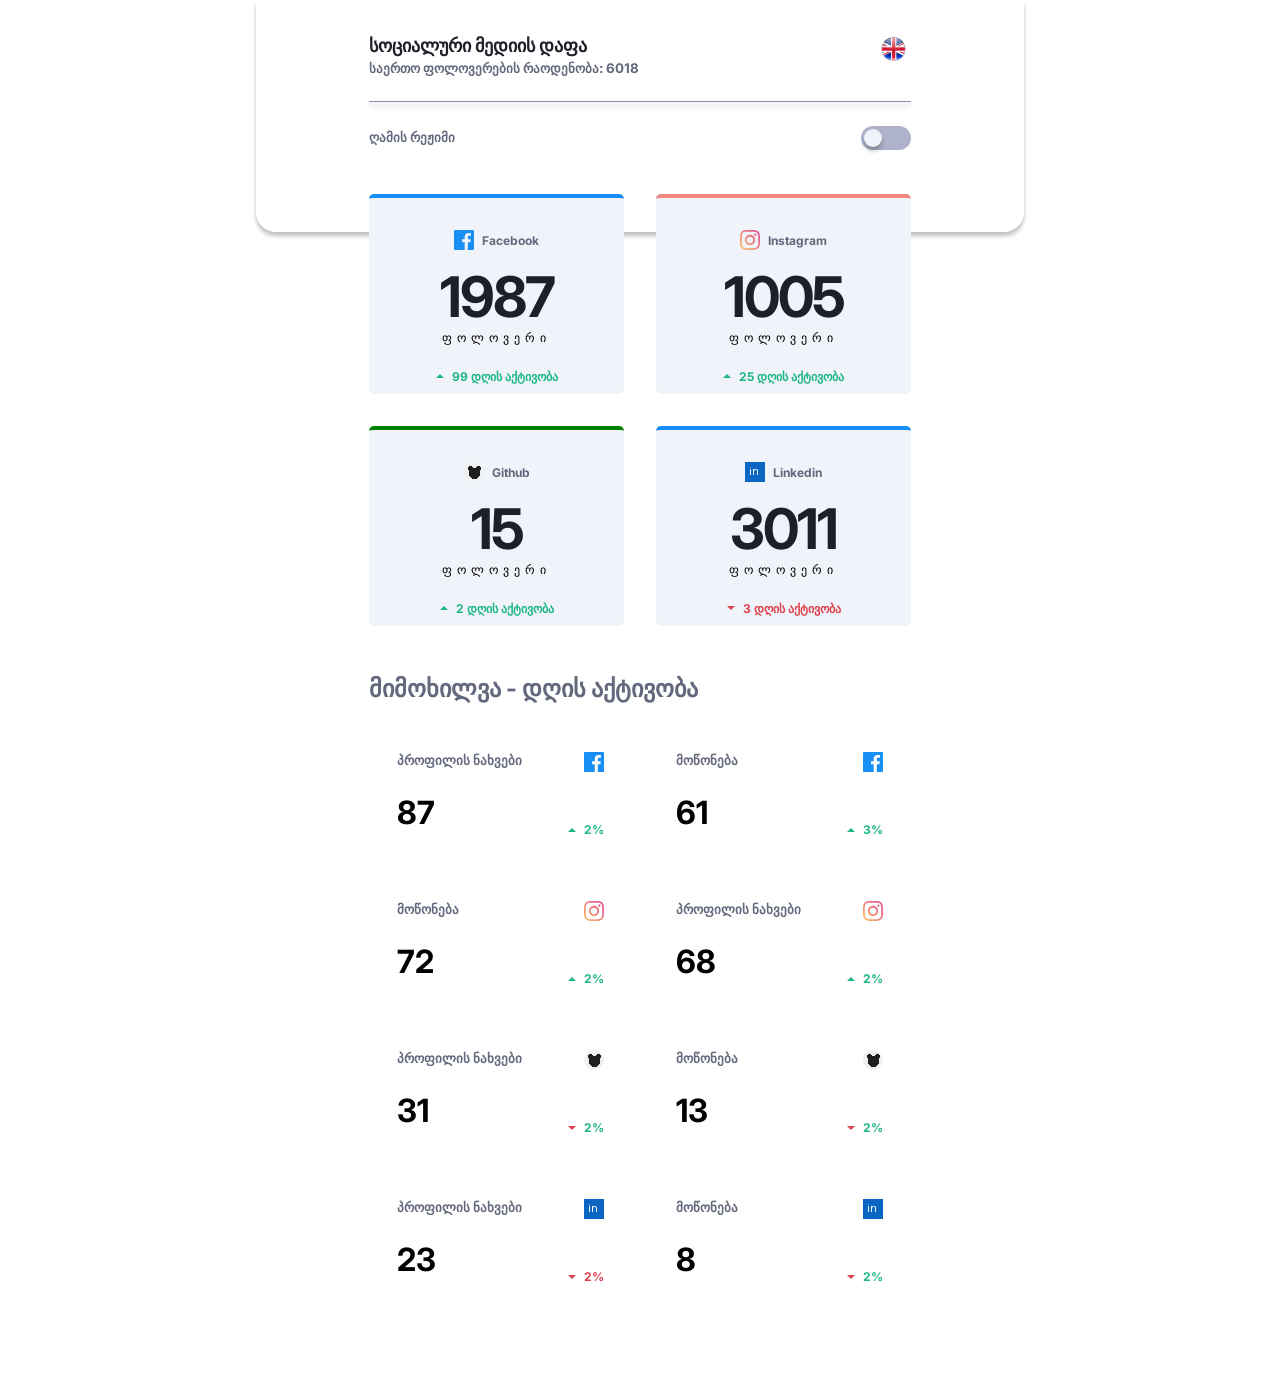
==== index-ka.html @ 3c98877b "check" ====
<!DOCTYPE html>
<html lang="en">

<head>
    <meta charset="UTF-8">
    <meta name="viewport" content="width=device-width, initial-scale=1.0">
    <meta name="author" content="Tengo Kajrishvili">
    <meta name="description" content="Portfolio Project, Frontend Mentor Challenge,Uploaded On Github,Hosted On Vercel">
    <meta name="keywords"
        content="Web Development, HTML, CSS, JavaScript,Portfolio, Frontend Mentor,Project tracking intro component">
    <meta name="robots" content="index, follow">
    <meta name="theme-color" content="#F7F9FF" media="(prefers-color-scheme: light)">
    <meta name="theme-color" content="#20222F" media="(prefers-color-scheme: dark)">
    <link rel="stylesheet" href="/css/mobile.css">
    <link rel="stylesheet" href="/css/tablet.css">
    <link rel="stylesheet" href="/css/desktop.css">
    <link rel="stylesheet" href="/css/ka.css">
    <link rel="icon" href="/assets/green arrow.svg">
    <title>Social media dashboard with theme switcher</title>
</head>

<body>
    <header id="header">
       
        <div class="header-box">
             <div class="lang">
        <a href="index.html" class="uk"><img src="./assets/uk.png" alt="Flag Of Georgia"></a>

        </div>
            <div class="header-txt">
                <h1 class="txt-dark">სოციალური მედიის დაფა</h1>
                <small>საერთო ფოლოვერების რაოდენობა: 6018</small>
            </div>
            <div class="line"></div>
            <div class="mode">
                <small class="small">ღამის რეჟიმი</small>
                <div class="switch" id="switch">
                    <button id="button"></button>
                </div>
            </div>
        </div>
    </header>
    <div class="cont">
        <main>
            <div class="follower-card card">
                <div class="follower-card-txt">
                    <a href="https://www.facebook.com/tengizi1233" target="_blank"><img src="./assets/Facebook.svg"
                            alt="Facebook Icon"><span>Facebook</span></a>
                    <div class="txt">
                        <h2 class="txt-dark">1987</h2>
                        <p>ფოლოვერი</p>
                    </div>
                    <div class="amount">
                        <img src="./assets/green arrow.svg" alt="Green arrow">
                        <h6>99 დღის აქტივობა</h6>
                    </div>
                </div>
            </div>
            <div class="follower-card instagram card">

                <div class="follower-card-txt">
                    <a href="https://www.instagram.com/tengo_xredman/" target="_blank"><img src="./assets/instagram.svg"
                            alt="Instagram Icon"><span>Instagram</span></a>
                    <div class="txt">
                        <h2 class="txt-dark">1005</h2>
                        <p>ფოლოვერი</p>
                    </div>
                    <div class="amount">
                        <img src="./assets/green arrow.svg" alt="Green arrow">
                        <h6>25 დღის აქტივობა</h6>
                    </div>
                </div>
            </div>
            <div class="follower-card github card">

                <div class="follower-card-txt">
                    <a href="https://github.com/tengogit" target="_blank"><img src="./assets/github.png" alt="Github Icon"><span>Github</span></a>
                    <div class="txt">
                        <h2 class="txt-dark">15</h2>
                        <p>ფოლოვერი</p>
                    </div>
                    <div class="amount">
                        <img src="./assets/green arrow.svg" alt="Green arrow">
                        <h6>2 დღის აქტივობა</h6>
                    </div>
                </div>
            </div>
            <div class="follower-card card ">

                <div class="follower-card-txt linkedin">
                    <a href="" target="_blank"><img src="./assets/linkedin.png"
                            alt="LinkedIn Icon"><span>Linkedin</span></a>
                    <div class="txt">
                        <h2 class="txt-dark">3011</h2>
                        <p>ფოლოვერი</p>
                    </div>
                    <div class="amount">
                        <img src="./assets/redarrow.svg" alt="Green arrow">
                        <h6> 3 დღის აქტივობა</h6>
                    </div>
                </div>
            </div>

        </main>
        <section>
            <h3>მიმოხილვა - დღის აქტივობა</h3>
            <article>
                <div class="likes-card card">
                    <div class="stats">
                        <small>პროფილის ნახვები</small>
                        <h4 class="txt-dark">87</h4>
                    </div>
                    <div class="icons">
                        <img src="/assets/Facebook.svg" alt="Facebook Icon">
                        <div class="amount">
                            <img src="/assets/green arrow.svg" alt="Green arrow">
                            <h6>2%</h6>
                        </div>




                    </div>
                </div>
                <div class="likes-card card">
                    <div class="stats">
                        <small>მოწონება</small>
                        <h4 class="txt-dark">61</h4>
                    </div>
                    <div class="icons">
                        <img src="/assets/Facebook.svg" alt="Facebook Icon">
                        <div class="amount">
                            <img src="/assets/green arrow.svg" alt="Green arrow">
                            <h6>3%</h6>
                        </div>




                    </div>
                </div>
                <div class="likes-card card">
                    <div class="stats">
                        <small>მოწონება</small>
                        <h4 class="txt-dark">72</h4>
                    </div>
                    <div class="icons">
                        <img src="/assets/instagram.svg" alt="Instagram Icon">
                        <div class="amount">
                            <img src="/assets/green arrow.svg" alt="Green arrow">
                            <h6>2%</h6>
                        </div>




                    </div>
                </div>
                <div class="likes-card card">
                    <div class="stats">
                        <small>პროფილის ნახვები</small>
                        <h4 class="txt-dark">68</h4>
                    </div>
                    <div class="icons">
                        <img src="/assets/instagram.svg" alt="Instagram Icon">
                        <div class="amount">
                            <img src="/assets/green arrow.svg" alt="Green arrow">
                            <h6>2%</h6>
                        </div>




                    </div>
                </div>
                <div class="likes-card card">
                    <div class="stats">
                        <small>პროფილის ნახვები</small>
                        <h4 class="txt-dark">31</h4>
                    </div>
                    <div class="icons ">
                        <img src="/assets/github.png" alt="Github Icon">
                        <div class="amount">
                            <img src="/assets/redarrow.svg" alt="Red arrow">
                            <h6>2%</h6>
                        </div>




                    </div>
                </div>
                <div class="likes-card card">
                    <div class="stats">
                        <small>მოწონება</small>
                        <h4 class="txt-dark">13</h4>
                    </div>
                    <div class="icons">
                        <img src="/assets/github.png" alt="Github Icon">
                        <div class="amount">
                            <img src="/assets/redarrow.svg" alt="Red arrow">
                            <h6>2%</h6>
                        </div>




                    </div>
                </div>
                <div class="likes-card card">
                    <div class="stats">
                        <small>პროფილის ნახვები</small>
                        <h4 class="txt-dark">23</h4>
                    </div>
                    <div class="icons linkedin">
                        <img src="/assets/linkedin.png" alt="LinkedIn Icon">
                        <div class="amount">
                            <img src="/assets/redarrow.svg" alt="Red arrow">
                            <h6>2%</h6>
                        </div>




                    </div>
                </div>
                <div class="likes-card card">
                    <div class="stats">
                        <small>მოწონება</small>
                        <h4 class="txt-dark">8</h4>
                    </div>
                    <div class="icons">
                        <img src="/assets/linkedin.png" alt="LinkedI Icon">
                        <div class="amount">
                            <img src="/assets/redarrow.svg" alt="Red arrow">
                            <h6>2%</h6>
                        </div>




                    </div>
                </div>
            </article>



        </section>














    </div>






    <script src="/main.js"></script>
</body>

</html>
---- css/mobile.css ----
@import url('https://fonts.googleapis.com/css2?family=Inter:ital,opsz,wght@0,14..32,100..900;1,14..32,100..900&display=swap');

:root {
    --h-color: #1D1F29;
    --small-color: #63687D;
    --line-bg: #848BAB;
    --switch-bg: #AEB3CB;
    --button-bg: #F1F3FA;
    --follower-card-bg: #F1F3FA;
    --follower-card-border: #178FF5;
    --span-color: #63687D;
    --p-color: #63687D;
    --h6-color: #1EB589;
    --h3-color: #63687D;
}

* {
    margin: 0;
    padding: 0;
    box-sizing: border-box;
}

body {
    user-select: none;
    overflow-x: hidden;
    scroll-behavior: smooth;
    font-family: "Inter", sans-serif;
    position: relative;


}

img,
picture {
    display: block;
    object-fit: cover;
    max-width: 100%;
}

div {
    max-width: 100%;
}

header {
    width: 100%;
    max-width: 430px;
    box-shadow: 0 4px 4px 0 rgba(0, 0, 0, 0.25);
    margin: 0 auto;
    padding: 36px 24px 78px 25px;
    border-radius: 0 0 20px 20px;

}

.header-box {
    position: relative;
    gap: 24px;
}

h1 {
    font-size: 24px;
    line-height: 115%;
    font-weight: 700;
    color: var(--h-color);
}

small {
    color: var(--small-color);
    line-height: 125%;
    font-weight: 700;
}

.line {
    height: 1px;
    background-color: var(--line-bg);
    box-shadow: 0 4px 4px 0 rgba(0, 0, 0, 0.25);

}

.mode,
.switch {
    display: flex;
    justify-content: space-between;
    align-items: center;
}

.switch {
    width: 50px;
    height: 24px;
    background-color: var(--switch-bg);
    border-radius: 12px;
    padding: 0 3px;
}

button {
    background-color: var(--button-bg);
    width: 18px;
    height: 18px;
    border-radius: 50%;
    box-shadow: 0 4px 4px 0 rgba(0, 0, 0, 0.25);
    border: none;
    cursor: pointer;
    transition: transform 0.5s ease-in-out;


}

button,
a {
    -webkit-tap-highlight-color: transparent;
}

main,
.cont,
.header-box,
.follower-card-txt,
.txt,
section,
.stats,
.icons,
article {
    display: flex;
    flex-direction: column;

}

.cont {

    gap: 48px;
    width: 100%;
    max-width: 430px;
    padding: 0 25px 47px 25px;
    position: absolute;
    left: 50%;
    transform: translateX(-50%);
    top: 190px;
}

/*mainnnnnnnnnnnnnnnnnnnnnnnnnnnnnnnnnnnnnnnnnnnnnnnnnnnnnnnnnnnnnnnnnnnnnn*/
main {

    gap: 24px;

}

.follower-card {
    border-radius: 5px;
    border-top: 4px solid var(--follower-card-border);
    background-color: var(--follower-card-bg);
    padding: 32px 64px;
    height: 200px;
    gap: 24px;
}

.follower-card-txt {

    gap: 24px;
    align-items: center;
    max-width: 129px;
    margin: 0 auto;
}

a,
.amount {

    text-decoration: none;
    display: flex;
    align-items: center;
    gap: 8px;

}

span {
    font-size: 12px;
    font-weight: 700;
    line-height: 125%;
    color: var(--span-color);
}

.txt {
    gap: 8px;
    text-align: center;
}

h2 {
    color: var(--h-color);
    font-size: 56px;
    font-weight: 700;
    letter-spacing: -2px;
    line-height: 85%;
}

p {
    font-size: 12px;
    line-height: 125%;
    letter-spacing: 5px;
    font-weight: 400;
}

h6 {
    color: var(--h6-color);
    font-size: 12px;
    line-height: 125%;
    font-weight: 700;
}

.instagram {
    border-top: 4px solid #EE877E;
}

.github {
    border-top: 4px solid green;
}

.linkedin h6 {
    color: #DC414C;
}


/*sectionnnnnnnnnnnnnnn*/
section,
.stats,
.icons {
    gap: 24px;

}

section {
    margin: 0 auto;
}

h3 {
    font-size: 24px;
    font-weight: 700;
    color: var(--h3-color);
    line-height: 125%;
}

article {

    width: 326px;
    gap: 16px;
}

.likes-card {
    width: 100%;
    max-width: 326px;
    padding: 24px;
    display: flex;
    justify-content: space-between;
    margin: 0 auto;

}

.stats {
    gap: 24px;



}

.icons {
    align-items: flex-end;
    gap: 50px;
}

h4 {
    font-size: 32px;
    line-height: 125%;
    font-weight: 700;
}













/*dark modeeee*/
.body-dark {
    background-color: #1D1F29;
}

.header-dark {
    background-color: #20222F;

}

.button-position {
    transform: translateX(25px);
}

.button-dark {
    background-color: #252B42;
}

.switch-dark {
    background: linear-gradient(#40DB82, #388FE7);
}

.card-dark {
    background-color: #252B42;
    ;
}

.h-dark {
    color: white;
}

.p-dark {
    color: #AEB3CB;
}



.lang {
    width: max-content;
    position: absolute;
    top: 0;
    right: 0;
}

.geo,
.uk {
    width: 35px;
}
---- css/tablet.css ----
@media(min-width:768px) {
    header {
        max-width: 768px;
        padding: 36px 113px 82px 113px;
    }

    h1 {
        font-size: 28px;
        text-align: left;
    }

    .cont {
        max-width: 768px;
        top: 194px;
        padding: 0 113px 71px 113px;
    }

    main {
        width: 542px;
        display: grid;
        grid-template-columns: repeat(2, 1fr);
        column-gap: 32px;
        row-gap: 32px;
        align-items: start;

    }

    .follower-card,
    .likes-card {
        width: 255px;
    }

    article {
        width: 542px;
        display: grid;
        grid-template-columns: repeat(2, 1fr);
    }
}
---- css/desktop.css ----
@media(min-width:1440px) {
  header {
    max-width: 100%;
    padding: 36px 162px 152px 162px;
  }

  .header-box {
    position: relative;
  }

  .line {
    display: none;
  }

  .mode {
    width: 141px;
    position: absolute;
    top: 0;
    right: 0;
  }

  .cont {
    max-width: 100%;
    top: 137px;

  }

  main {
    width: 1116px;
    grid-template-columns: repeat(4, 1fr);
    margin: 0 auto;
  }

  section {
    width: 1116px;

  }

  article {
    grid-template-columns: repeat(4, 1fr);
  }

  a:hover {
    transform: scale(1.1);
  }

  .lang {
    right: -50px;
  }
}
---- css/ka.css ----
h1 {
    font-size: 18px;
}

@media(min-width:320px){
    body{
        overflow-x: hidden;
    }
}
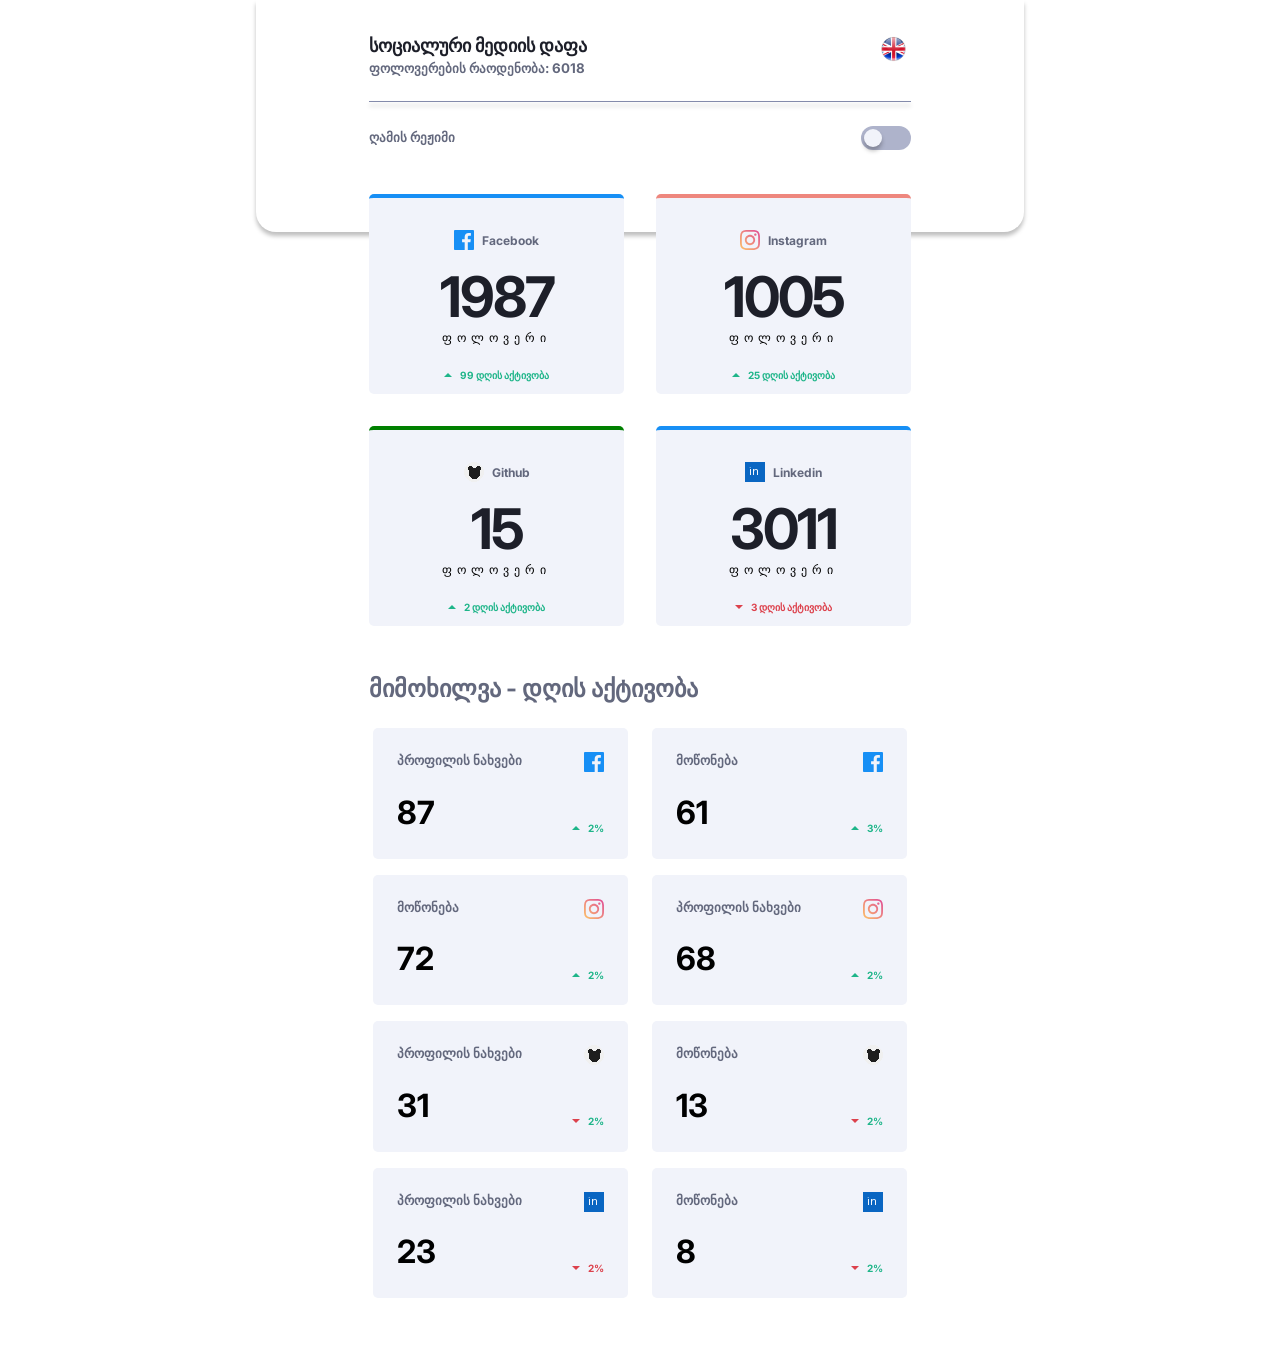
==== commit bdd6ded6: "check" ====
--- a/index-ka.html
+++ b/index-ka.html
@@ -29,7 +29,7 @@
         </div>
             <div class="header-txt">
                 <h1 class="txt-dark">სოციალური მედიის დაფა</h1>
-                <small>საერთო ფოლოვერების რაოდენობა: 6018</small>
+                <small>ფოლოვერების რაოდენობა: 6018</small>
             </div>
             <div class="line"></div>
             <div class="mode">
--- a/css/mobile.css
+++ b/css/mobile.css
@@ -12,6 +12,7 @@
     --p-color: #63687D;
     --h6-color: #1EB589;
     --h3-color: #63687D;
+    --likes-card-bg:#F1F3FA;
 }
 
 * {
@@ -248,6 +249,8 @@
     display: flex;
     justify-content: space-between;
     margin: 0 auto;
+    background-color: var(--likes-card-bg);
+    border-radius: 5px;
 
 }
 
--- a/css/ka.css
+++ b/css/ka.css
@@ -1,5 +1,8 @@
 h1 {
     font-size: 18px;
+}
+h6{
+    font-size: 10px;
 }
 
 @media(min-width:320px){
